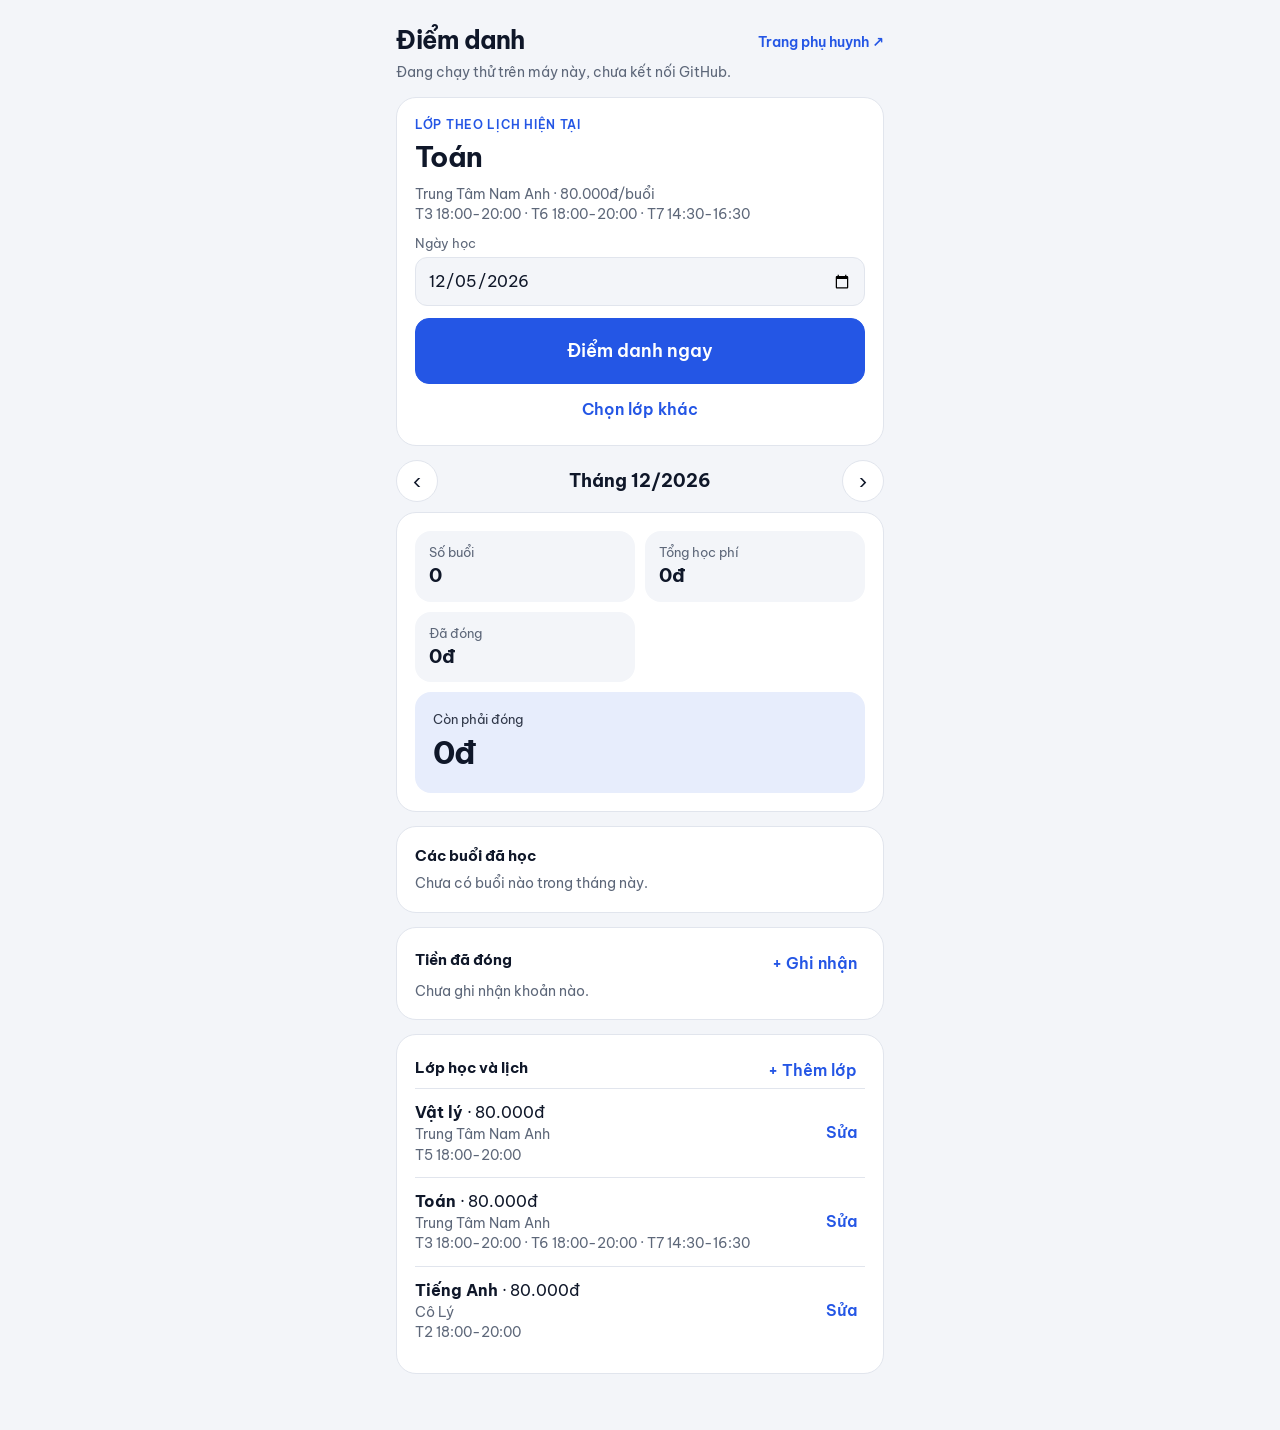
==== admin.html @ 4548dd95 "Add files via upload" ====
<!doctype html>
<html lang="vi"><head><meta charset="utf-8">
<meta name="viewport" content="width=device-width, initial-scale=1, viewport-fit=cover">
<meta name="robots" content="noindex"><title>Điểm danh</title>
<link rel="stylesheet" href="https://fonts.googleapis.com/css2?family=Be+Vietnam+Pro:wght@400;600;700&display=swap">
<link rel="stylesheet" href="style.css"></head>
<body data-mode="admin"><div class="wrap" id="app"></div>
<script src="config.js"></script><script src="app.js"></script></body></html>
---- style.css ----
:root{--bg:#f3f5f9;--card:#fff;--tx:#0f1729;--mu:#5d6779;--ac:#2456e5;--ac2:#e7edfc;--bd:#e1e5ed;--on:#fff;--bad:#d4281c;color-scheme:light;box-sizing:border-box;padding-top:env(safe-area-inset-top,0);padding-bottom:env(safe-area-inset-bottom,0)}
*{box-sizing:border-box}
body{margin:0;background:var(--bg);color:var(--tx);font:16px/1.45 "Be Vietnam Pro",system-ui,-apple-system,"Segoe UI",Roboto,sans-serif}
.wrap{max-width:520px;margin:0 auto;padding:22px 16px 56px}
h1{font-size:25px;letter-spacing:-.02em;margin:0 0 4px}
h2{font-size:15px;margin:0 0 6px}
.mu{color:var(--mu);font-size:14px}.mid{padding:48px 0;text-align:center}
.lk{color:var(--ac);font-size:14px;font-weight:600;text-decoration:none}
.card{background:var(--card);border:1px solid var(--bd);border-radius:20px;padding:18px;margin-top:14px}
.row{display:flex;align-items:center;justify-content:space-between;gap:8px}
button{font:inherit;cursor:pointer;border:1px solid var(--bd);background:var(--card);color:var(--tx);border-radius:12px;padding:10px 14px;transition:transform .12s}
button:active{transform:scale(.97)}
button.p{background:var(--ac);color:var(--on);border-color:var(--ac);font-weight:600}
button.big{width:100%;padding:19px;font-size:18px;border-radius:14px;margin-top:12px}
button.g{border:none;background:none;color:var(--ac);padding:6px 8px;font-weight:600}
button.x{border:none;background:none;color:var(--mu);padding:6px 10px}
.mn{display:flex;align-items:center;justify-content:space-between;margin-top:14px}
.mn b{font-size:18px}.mn button{width:42px;height:42px;border-radius:50%;padding:0;font-size:20px}
.stats{display:grid;grid-template-columns:1fr 1fr;gap:10px}
.stat{background:var(--bg);border-radius:16px;padding:12px 14px}
.stat span{display:block;font-size:13px;color:var(--mu)}
.stat b{font-size:19px;font-variant-numeric:tabular-nums}
.stat.due{grid-column:1/-1;background:var(--ac);color:var(--on);padding:18px}
.stat.due span{color:inherit;opacity:.85}.stat.due b{font-size:32px;letter-spacing:-.02em}
.stat.due.ok{background:var(--ac2);color:var(--tx)}
.item{display:flex;align-items:center;justify-content:space-between;gap:8px;padding:12px 0;border-top:1px solid var(--bd)}
.item:first-of-type{border-top:none}
.item .l{display:flex;align-items:center;gap:12px}
.item .row span{font-weight:600;font-variant-numeric:tabular-nums}
.dtb{width:46px;height:52px;border-radius:14px;flex:none;display:flex;flex-direction:column;align-items:center;justify-content:center;line-height:1.1;background:hsl(var(--h) 45% 93%);color:hsl(var(--h) 55% 30%)}
.dtb b{font-size:19px}.dtb span{font-size:11px;font-weight:600;text-transform:uppercase}
.cls{font-size:28px;font-weight:700;letter-spacing:-.02em;margin:4px 0 6px}
.cap{font-size:12px;font-weight:600;letter-spacing:.06em;text-transform:uppercase;color:var(--ac)}
input,select{font:inherit;width:100%;padding:11px 12px;border:1px solid var(--bd);border-radius:12px;background:var(--bg);color:var(--tx)}
input:focus,select:focus{outline:2px solid var(--ac);outline-offset:1px}
label{display:block;font-size:13px;color:var(--mu);margin:10px 0 4px}
.sh{position:fixed;inset:0;background:rgba(15,23,41,.45);display:flex;align-items:flex-end;justify-content:center;z-index:20}
.sh>div{background:var(--card);width:100%;max-width:520px;max-height:88%;overflow:auto;border-radius:26px 26px 0 0;padding:18px 16px calc(18px + env(safe-area-inset-bottom,0))}
.pick{display:block;width:100%;text-align:left;margin-top:8px;border-radius:16px;padding:12px 14px}
.pick.on{border-color:var(--ac);background:var(--ac2)}
.sl{display:grid;grid-template-columns:1.2fr 1fr 1fr auto;gap:6px;margin-top:6px;align-items:center}
.t{position:fixed;left:50%;bottom:calc(24px + env(safe-area-inset-bottom,0));transform:translateX(-50%);background:var(--tx);color:var(--bg);padding:11px 18px;border-radius:999px;z-index:40;font-size:14px;max-width:90%}
.alert{background:#fff4e5;border:1px solid #f1d49b;color:#6b3f00;border-radius:16px;padding:14px 16px;margin-top:14px;font-size:14px}
.alert b{display:block;font-size:15px;margin-bottom:4px}
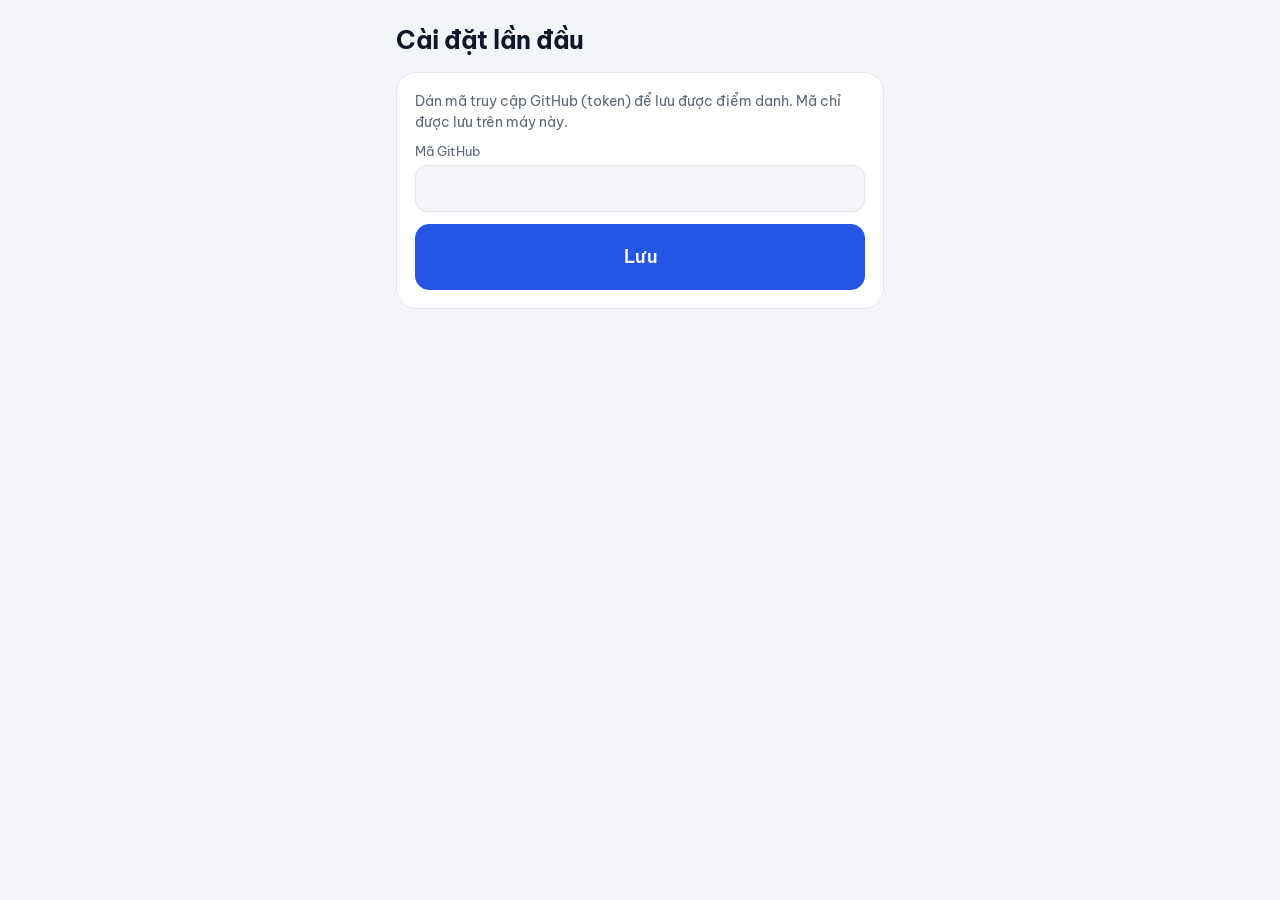
==== commit 6be359d5: "Add files via upload" ====
--- a/admin.html
+++ b/admin.html
@@ -3,6 +3,6 @@
 <meta name="viewport" content="width=device-width, initial-scale=1, viewport-fit=cover">
 <meta name="robots" content="noindex"><title>Điểm danh</title>
 <link rel="stylesheet" href="https://fonts.googleapis.com/css2?family=Be+Vietnam+Pro:wght@400;600;700&display=swap">
-<link rel="stylesheet" href="style.css"></head>
+<link rel="stylesheet" href="style.css?v=3"></head>
 <body data-mode="admin"><div class="wrap" id="app"></div>
-<script src="config.js"></script><script src="app.js"></script></body></html>
+<script src="config.js?v=3"></script><script src="app.js?v=3"></script></body></html>
